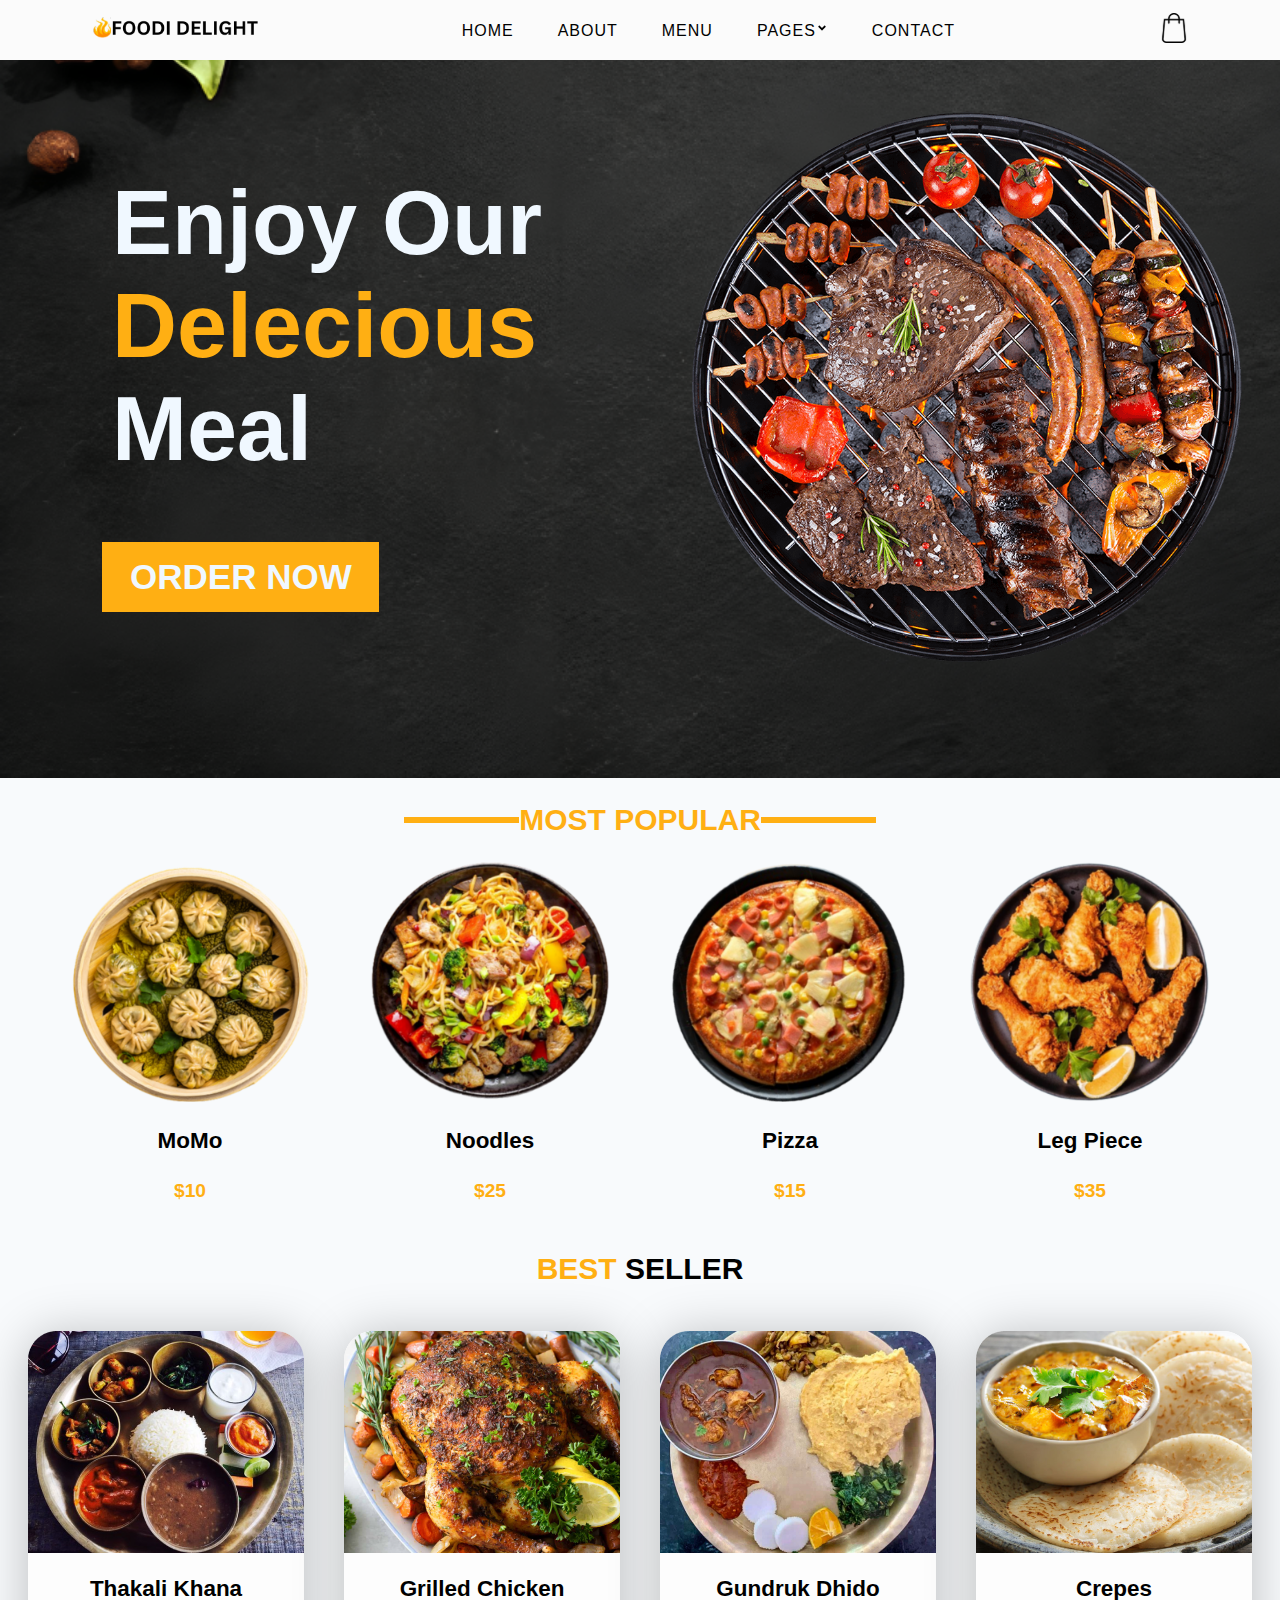
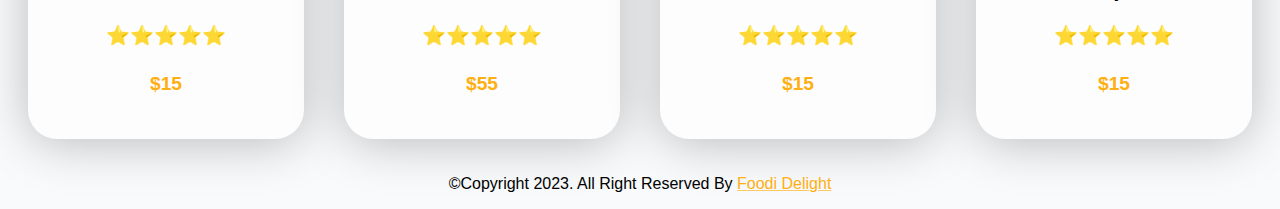
==== index.html @ bbd85fe1 "Initial commit" ====
<!DOCTYPE html>
<html lang="en">
<head>
    <meta charset="UTF-8">
    <meta name="viewport" content="width=device-width, initial-scale=1.0">
    <title>FoodiDelight</title>
    <link rel="icon" type="image/png" href="iconn.png">
    <link rel="stylesheet" type="text/css" href="style.css">
</head>
<body>
    <!---main------------->
    <section id="main">
    <!---navigarion----------------->
    <nav>
        <!---------logo--------------->
        <a href="index.html" class="logo">
        <img src="logo.png">
        </a>
        <!--mainnav------------>
        <ul class="main">
            <li><a href="index.html">HOME</a></li>
            <li><a href="about.html">ABOUT</a></li>
            <li><a href="menu.html">MENU</a></li>
            <div class="wrapper1">
                <li><a href="#pages" class="wraper">PAGES
                    <svg width="12" height="12" viewBox="0 0 12 12" fill="none" xmlns="http://www.w3.org/2000/svg">
                        <path d="M5.60176 8.25703L2.41426 5.06953C2.19395 4.84922 2.19395 4.49297 2.41426 4.275L2.94395 3.74531C3.16426 3.525 3.52051 3.525 3.73848 3.74531L5.99785 6.00469L8.25723 3.74531C8.47754 3.525 8.83379 3.525 9.05176 3.74531L9.58144 4.275C9.80176 4.49531 9.80176 4.85156 9.58144 5.06953L6.39395 8.25703C6.17832 8.47734 5.82207 8.47734 5.60176 8.25703Z" fill="black"/>
                        </svg>                                
                </a>
                     <ul class="dropdown"> 
                        <li><a href="reservation.html">Reservation</a></li>
                        <li><a href="gallery.html">Gallery</a></li>
                    </ul> 
                    
                </li>
            </div>
            <li><a href="contact.html">CONTACT</a></li>
        </ul>
        <a href="#" class="shopping cart">
        <svg width="30" height="30" viewBox="0 0 30 30" fill="none" xmlns="http://www.w3.org/2000/svg" xmlns:xlink="http://www.w3.org/1999/xlink">
            <rect width="30" height="30" fill="url(#pattern0)"/>
            <defs>
            <pattern id="pattern0" patternContentUnits="objectBoundingBox" width="1" height="1">
            <use xlink:href="#image0_48_358" transform="scale(0.00195312)"/>
            </pattern>
            <image id="image0_48_358" width="512" height="512" xlink:href="[data-uri]"/>
            </defs>
        </svg>
        </a>
    </nav>
    <!-----background------------>
    <div class="back">
        <div class="text">
        <h1>Enjoy Our<br><span>Delecious</span><br>Meal</h1>
        <a href="Checkout" class="button">ORDER NOW</a>
        </div>
    <div class="model">
        <img src="roundplate.png"> 
    </div>
    <div>
    </div>
    </div>
 </section>
 <!----------most-popular--------------->
<section class="center">
    <div class="container">
     <div class="most-popular">
        <h2 ><svg width="115" height="6" viewBox="0 0 115 6" fill="none" xmlns="http://www.w3.org/2000/svg">
            <line y1="3" x2="115" y2="3" stroke="#FFAF13" stroke-width="6"/>
            </svg>
           
            MOST POPULAR
               <svg width="115" height="6" viewBox="0 0 115 6" fill="none" xmlns="http://www.w3.org/2000/svg">
                <line y1="3" x2="115" y2="3" stroke="#FFAF13" stroke-width="6"/>
            </svg>
        </h2>
     </div> 
     <!--------slider----------->
     <div class="sliderjs">
        <!----------image1---------->
        <div class="card border">
        <img src="image1.png" class="card-image">
        <div class="card-body">
            <h3 class="card-title">MoMo</h3>
            <h4 class="card-price">$10</h4>
        </div>
    </div>

     <!----------image2---------->
         <div class="card border">
            <img src="image2.png" class="card-image">
        <div class="card-body">
            <h3 class="card-title">Noodles</h3>
            <h4 class="card-price">$25</h4>
        </div>
    </div>
    <!----------image3---------->
    <div class="card border">
        <img src="image3.png" class="card-image">
    <div class="card-body">
        <h3 class="card-title">Pizza</h3>
        <h4 class="card-price">$15</h4>
    </div>
    </div>
    <!----------image4---------->
    <div class="card border">
        <img src="image4.png" class="card-image">
    <div class="card-body">
        <h3 class="card-title">Leg Piece</h3>
        <h4 class="card-price">$35</h4>
    </div> 
    </div>    
     </div>
    </div>  
</section >
<!-----bestseller-------------->
<section class="down">
    <div class="container">
        <div class="bestseller">
            <h2><span>BEST</span> SELLER</h2>
        </div>
        <div class="slider1">
        <div class="box">
            <!------item1-------->
            <div calss="item">
               <div class="img"><img src="item1.png"> </div>
                <div class="card-body">
                    <h3 class="card-title">Thakali Khana</h3>
                    <div class="card-rating">⭐⭐⭐⭐⭐</div>
                    <h4 class="card-price">$15</h4>
                </div> 
                </div>
            </div>
            <div class="box">
                <!------item2-------->
                <div class="item">
                    <div class="img"><img src="item2.png"> </div>
                    <div class="card-body">
                        <h3 class="card-title">Grilled Chicken</h3>
                        <div class="card-rating">⭐⭐⭐⭐⭐</div>
                        <h4 class="card-price">$55</h4>
                    </div> 
                    </div>
                </div>
                <div class="box">
                    <!------item3-------->
                    <div class="item">
                        <div class="img"><img src="item3.png"> </div>
                        <div class="card-body">
                            <h3 class="card-title">Gundruk Dhido</h3>
                            <div class="card-rating">⭐⭐⭐⭐⭐</div>
                            <h4 class="card-price">$15</h4>
                        </div> 
                        </div>
                    </div>
                    <div class="box">
                        <!------item4-------->
                        <div class="item">
                            <div class="img"><img src="item4.png"> </div>
                            <div class="card-body">
                                <h3 class="card-title">Crepes</h3>
                                <div class="card-rating">⭐⭐⭐⭐⭐</div>
                                <h4 class="card-price">$15</h4>
                            </div> 
                            </div>
                        </div>
            </div>

        </div>
    </div>
</section>
</body>
<section>
    <div class="footer">
        <footer>
            <p>©Copyright 2023. All Right Reserved By <a href="index.html"><span>Foodi Delight</span></a></p>
        </footer>
    </div>
</section>

</html>
---- style.css ----
@charset "utf-8";
/* CSS Document */
body{
    margin: 0px;
    padding: 0px;
    overflow-x: hidden;
    font-family: poppins;
    scroll-behavior: smooth;
}
ul{
    list-style: none;
}
a{
    text-decoration: none;
}
.main{
    position: relative;
}
nav{
    display: flex;
    justify-content: space-around;
    align-items: center;
    position: fixed;
    width: 100%;
    height: 60px;
    flex-shrink: 0;
    background: rgb(251, 251, 251);
    font-family: Arial, Helvetica, sans-serif;
    font-weight: 500px;
    z-index: 1;
}
.logo img{
    height: 40px;
}
nav ul{
    display: flex;
    height: 21px;
    padding: 0;
}
nav ul li a{
    display: flex;
    margin: 2px;
    padding: 0px 20px;
    color: #010101;
    letter-spacing: 1px; 
}
nav ul li a:hover{
    color: #FFAF13;
    
}
.dropdown{
    background-color: #fff;
    display: flex;
    flex-direction: column;
    height: 80px;
    z-index: 100;
    /* padding-top: 10px;  */
    position: absolute;
    display: none;
    margin-top: 1.1rem;
    border: 1px solid #ccc;
}

.dropdown li{
    padding-top: 10px;
}
.wrapper1:hover .dropdown{
    display : block;
}
/*.background{
    width: 100%;
    height: 100%;
    z-index: 1;
    position: fixed; 
}
.img-bg{
    height: 100vh;
    width: 100%;
    position: absolute;
}*/
.model img{ 
    height: 550px;
    width: 550px;
    animation: imgRotate 50s linear infinite;
}
@keyframes imgRotate{
    100%
    {
    transform: rotate(360deg);
    }
} 
.back{
    background-image: url('./background1.png');
    background-position: absolute;
    width: 100%;
    display: flex;
    justify-content: space-between;
    padding: 7rem; 
    background-size: cover;
}
.text{
    align-items: center;
    right: 62%;
    top: 15%;
    color: aliceblue;
} 
.text h1{
    font-size: 90px;
    font-family: Arial, Helvetica, sans-serif;
}
span
{
    color: #FFAF13;
}
.button {
    display: flex;
    background-color: #FFAF13;
    color: aliceblue;
    justify-content: center;
    height: 70px;
    width: 277px;
    font-family: Arial, Helvetica, sans-serif;
    font-size: 35px;
    align-items: center;
    position: absolute;
    left: 8%;
    font-weight: 700;
}
.button:hover{
    background-color: #fbca67;
}
.most-popular h2{
    font-family: Arial, Helvetica, sans-serif;
    color: #FFAF13;
    text-align: center;
    font-size: 30px;
    display: flex;
    align-items: center;
    justify-content: center;
}

.sliderjs{
    display: flex;
    justify-content: center;
    text-align: center;
    align-items: center;
}

.card-body{
    text-align: center;
    font-family: Arial, Helvetica, sans-serif;
    font-size: larger;
}
.card-image{
    width: 80%;
    height: 80%;
    transition: 1s;
}
.card-image:hover{
    transform: scale(1.1);
    z-index: 2;
}
h4{
    color: #FFAF13;
}
.span{
    color: #FFAF13;
}
.bestseller h2{
    font-family: Arial, Helvetica, sans-serif;
    font-size: 30px;
}
.bestseller{
    display: flex;
    justify-content: center;
}
.box{
  width: 176px; 
  height: 308px;
  background-color: #fdfdfd;
  padding: 50px;
  margin: 20px;
  box-shadow: 0px 4px 50px 0px rgba(0, 0, 0, 0.25);
  border-radius: 29px;
  transition: 1s;
}
.box:hover{
    transform: scale(1.1);
    z-index: 2;
}
.slider1{
    display: flex;
    justify-content: center;
}
.itemimage{
    margin-top: 10px;
    margin-right: 10px;
    margin-bottom: 10px;
    margin-left: 10px;
}
.img{
    display: flex;
    justify-content: center;
    margin-top: -50px;
}
.menu1{
    display: flex;
    justify-content: center;
    padding: 0px;
    font-family: Arial, Helvetica, sans-serif;
    font-size: 50px;
    
}
.about{
    padding: 40px;
    font-family: Arial, Helvetica, sans-serif;
    font-size: x-large;
    display: flex;
    justify-content: center;
    margin-bottom: -50px;
}
.about1{
    display: flex;
    justify-content: center;
    text-align: center;
    align-items: center;
}
.box1{
     width: 176px; 
     height: 176px;
     background-color: #fdfdfd;
     padding: 50px;
     margin: 20px;
     box-shadow: 0px 4px 50px 0px rgba(0, 0, 0, 0.25);
     border-radius: 29px;
     transition: 1s;
    } 
.box1:hover{
        transform: scale(1.1);
        z-index: 2;
    }
.contact-form {
    max-width: 400px;
    margin: 0 auto;
    padding: 66px;
    border: 1px solid #ccc;
    border-radius: 5px;
    background-color: #ffffff;
}
.contact-form{
    box-shadow: 0px 4px 50px 0px rgba(0, 0, 0, 0.25);
    margin-top: 120px;
    margin-bottom: 100px;
}
.contact-form h2 {
    text-align: center;
    margin-bottom: 20px;
    font-family: Arial, Helvetica, sans-serif;
}

.form-group {
    margin-bottom: 15px;
    font-family: Arial, Helvetica, sans-serif;
}

label {
    display: block;
    margin-bottom: 5px;
}

input[type="text"],
input[type="email"],
textarea {
    width: 100%;
    padding: 10px;
    border: 1px solid #ccc;
    border-radius: 5px;
}

button {
    background-color: #FFAF13;
    color: #ccc;
    padding: 10px 20px;
    border: none;
    border-radius: 5px;
    cursor: pointer;
}

button:hover {
    background-color: #fbca67;
}

.reservation-form {
    max-width: 469px;
    margin: 0 auto;
    padding: 46px;
    border: 1px solid #ccc;
    border-radius: 10px;
    background-color: #f9f9f9;
    box-shadow: 0px 4px 50px 0px rgba(0, 0, 0, 0.25);
    
}

.reservation-form h2 {
    text-align: center;
    margin-bottom: 20px;
    font-family: Arial, Helvetica, sans-serif;
}

.form-group {
    margin-bottom: 15px;
}

label {
    display: block;
    margin-bottom: 5px;
}

input[type="text"],
input[type="email"],
input[type="tel"],
input[type="date"] {
    width: 100%;
    padding: 10px;
    border: 1px solid #ccc;
    border-radius: 5px;
}

button {
    margin: 10px;
    background-color: #FFAF13;
    color: #fff;
    padding: 10px 20px;
    border: none;
    border-radius: 5px;
    cursor: pointer;
}

button:hover {
    background-color: #fbca67;
}
body {
	background-color: #f8fafc;
}

.container {
    margin-top: 0px
	padding: 2rem;
}
.slider-wrapper {
	position: relative;
	max-width: 60rem;
	margin: 0 auto;
}

.slider {
	display: flex;
	aspect-ratio: 16 / 9;
	overflow-x: auto;
	scroll-snap-type: x mandatory;
	scroll-behavior: smooth;
	box-shadow: 0 1.5rem 3rem -0.75rem hsla(0, 0%, 0%, 0.25);
	border-radius: 0.5rem;
}

.slider::-webkit-scrollbar {
	display: none;
}

.slider img {
	flex: 1 0 100%;
	scroll-snap-align: start;
	object-fit: cover;
}

.slider-nav {
	display: flex;
	column-gap: 1rem;
	position: absolute;
	bottom: 1.25rem;
	left: 50%;
	transform: translateX(-50%);
	z-index: 1;
}

.slider-nav a {
	width: 0.5rem;
	height: 0.5rem;
	border-radius: 50%;
	background-color: #fff;
	opacity: 0.75;
	transition: opacity ease 250ms;
}

.slider-nav a:hover {
	opacity: 1;
}
.gallery{
    margin-top: 100px;
    display: flex;
    flex-wrap: wrap;
    justify-content: center;
}
.gallery1{
    display: flex;
    justify-content: center;
}
.imge1{ 
    width: 547px;
    height: 330px;
 background-image: url(ga1.png);
  padding: 50px;
  margin: 20px;
  box-shadow: 0px 4px 50px 0px rgba(0, 0, 0, 0.25);
  border-radius: 29px;
}
.imge2{ 
    width: 547px;
    height: 330px;
   background-image: url(https://i0.wp.com/live-less-ordinary.com/wp-content/uploads/2015/05/Dwarikas-Hotel-Kathmandu-Nepal-6.jpg);
    padding: 50px;
    margin: 20px;
    box-shadow: 0px 4px 50px 0px rgba(0, 0, 0, 0.25);
    border-radius: 29px;
  }
  .imge3{ 
    width: 547px;
    height: 330px;
   background-image: url(https://www.andbeyond.com/wp-content/uploads/sites/5/Sparkling-Pool-At-Dwarikas-Hotel.jpg);
    padding: 50px;
    margin: 20px;
    box-shadow: 0px 4px 50px 0px rgba(0, 0, 0, 0.25);
    border-radius: 29px;
  }
  .imge4{ 
    width: 547px;
    height: 330px;
   background-image: url(https://cf.bstatic.com/xdata/images/hotel/max1024x768/263341689.jpg?k=55cdd3f901aabcd2a2ed9ef408942a8b9d71a5eee9401dce533475b12771a0f2&o=&hp=1);
    padding: 50px;
    margin: 20px;
    box-shadow: 0px 4px 50px 0px rgba(0, 0, 0, 0.25);
    border-radius: 29px;
  }
  .imge5{ 
    width: 547px;
    height: 330px;
   background-image: url(https://www.insidermedia.com/uploads/news/images/The_Tempus%2C_Charlton_Hall_Estate.jpg);
    padding: 50px;
    margin: 20px;
    box-shadow: 0px 4px 50px 0px rgba(0, 0, 0, 0.25);
    border-radius: 29px;
  }
.imge6{ 
    width: 547px;
    height: 330px;
   background-image: url(https://i.dailymail.co.uk/1s/2023/08/08/11/74075997-12373905-image-a-28_1691490350297.jpg);
    padding: 50px;
    margin: 20px;
    box-shadow: 0px 4px 50px 0px rgba(0, 0, 0, 0.25);
    border-radius: 29px;
  }
  .footer{
    display: flex;
    font-family: Arial, Helvetica, sans-serif;
    justify-content: center;
    font-weight: 500;
  }
  .footer a{
    text-decoration: underline;
    color: #fbca67;
  }
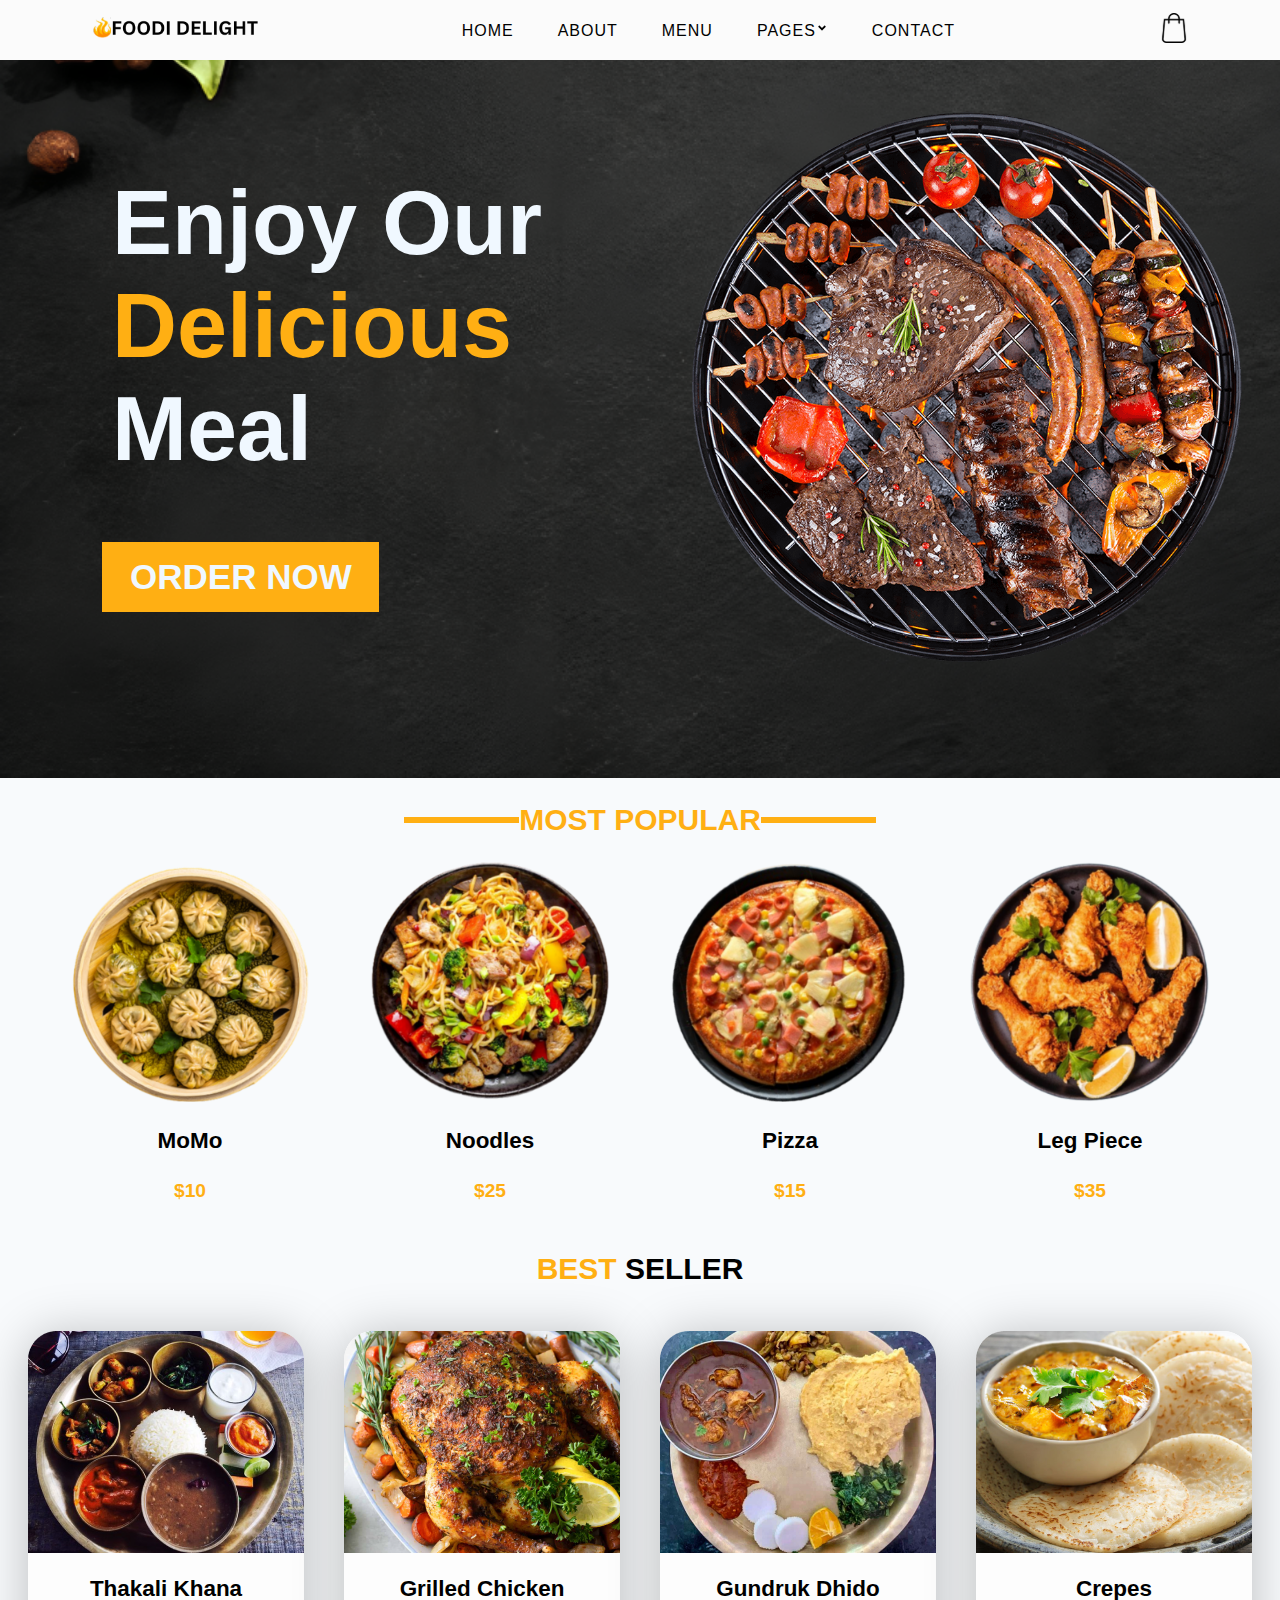
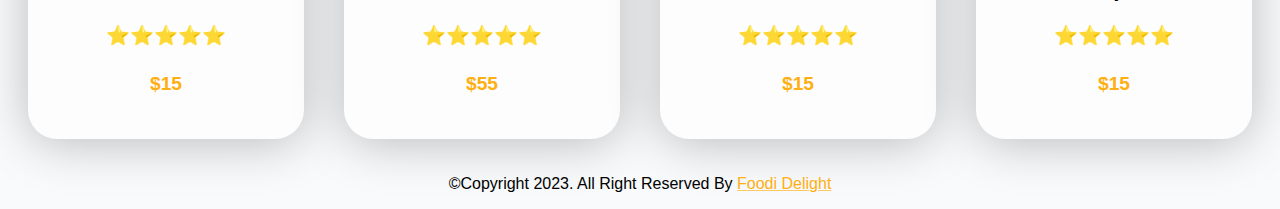
==== commit 47da1268: "first commit" ====
--- a/index.html
+++ b/index.html
@@ -10,7 +10,7 @@
 <body>
     <!---main------------->
     <section id="main">
-    <!---navigarion----------------->
+    <!---navigation----------------->
     <nav>
         <!---------logo--------------->
         <a href="index.html" class="logo">
@@ -51,7 +51,7 @@
     <!-----background------------>
     <div class="back">
         <div class="text">
-        <h1>Enjoy Our<br><span>Delecious</span><br>Meal</h1>
+        <h1>Enjoy Our<br><span>Delicious</span><br>Meal</h1>
         <a href="Checkout" class="button">ORDER NOW</a>
         </div>
     <div class="model">
--- a/style.css
+++ b/style.css
@@ -48,17 +48,15 @@
     color: #FFAF13;
     
 }
-.dropdown{
-    background-color: #fff;
+.dropdown {
+    background-color: #fbfbfb;
     display: flex;
     flex-direction: column;
     height: 80px;
     z-index: 100;
-    /* padding-top: 10px;  */
+    padding-top: 10px;
     position: absolute;
     display: none;
-    margin-top: 1.1rem;
-    border: 1px solid #ccc;
 }
 
 .dropdown li{
